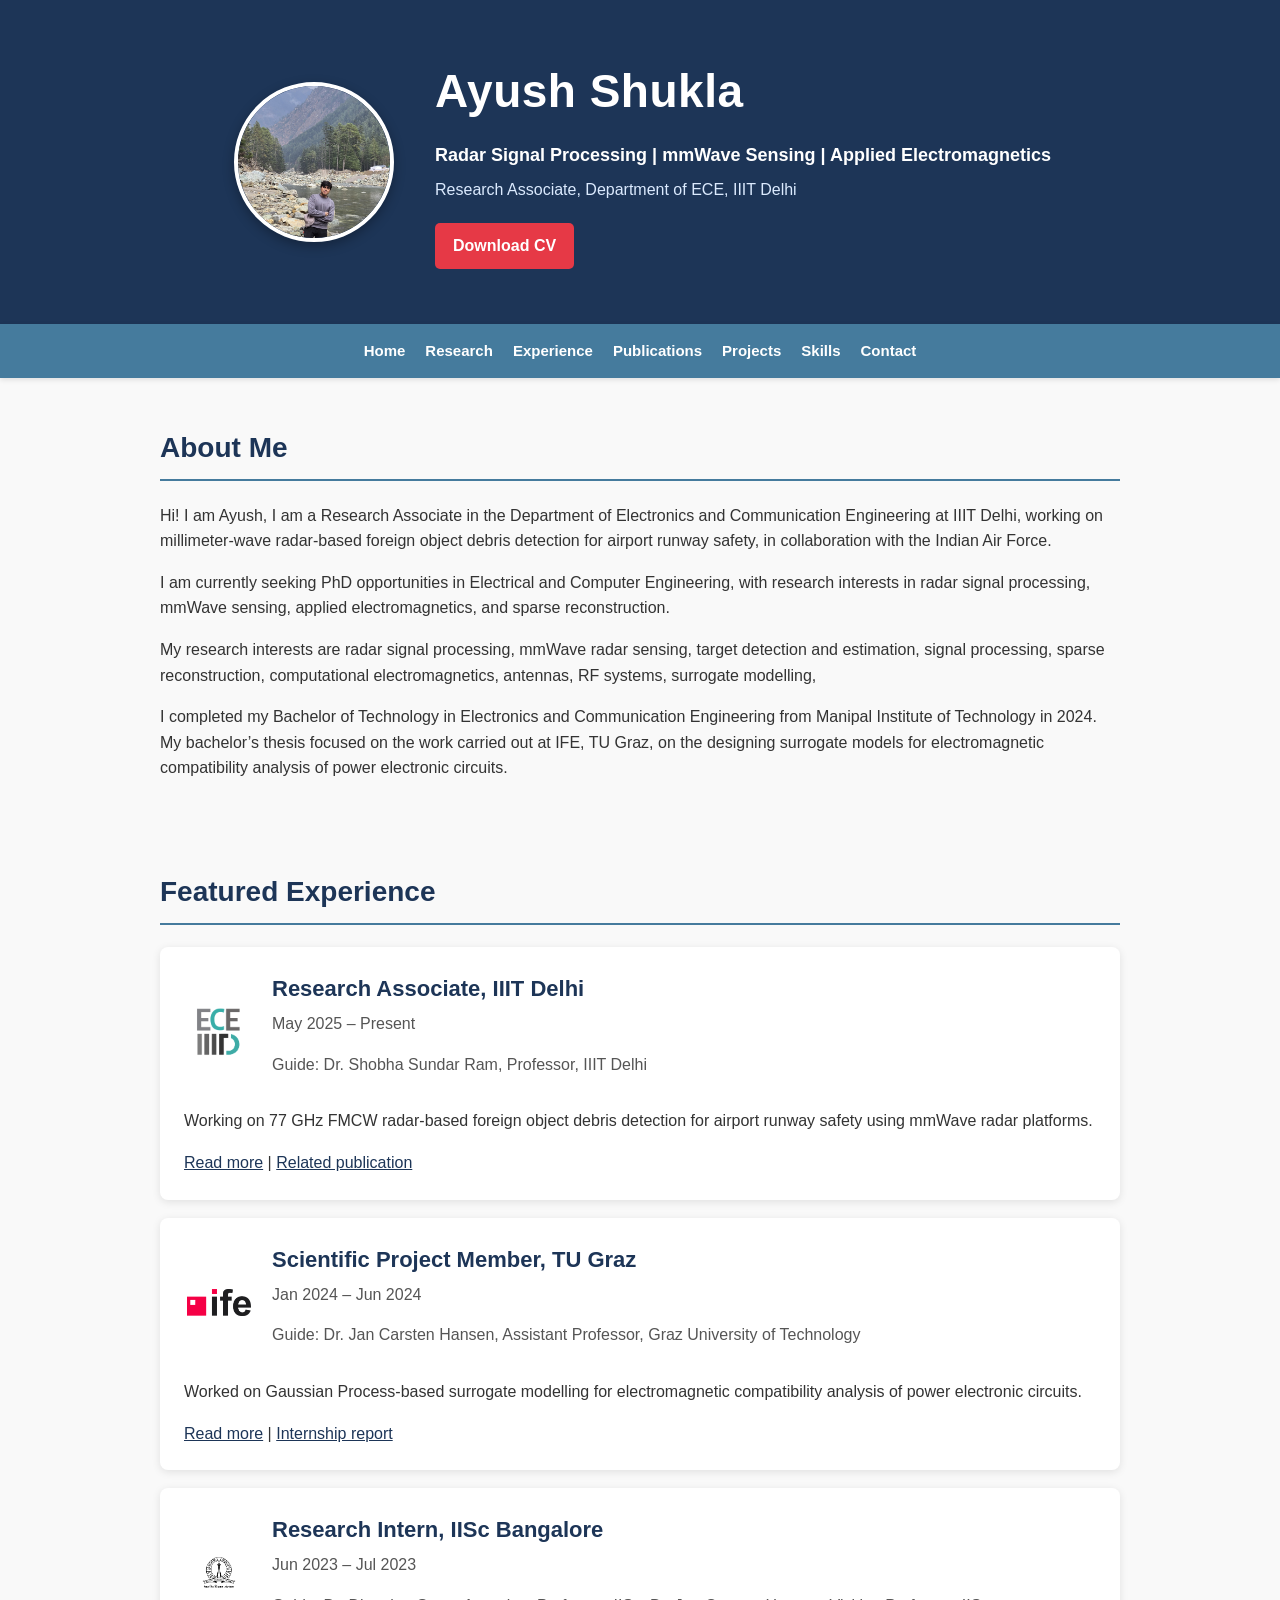
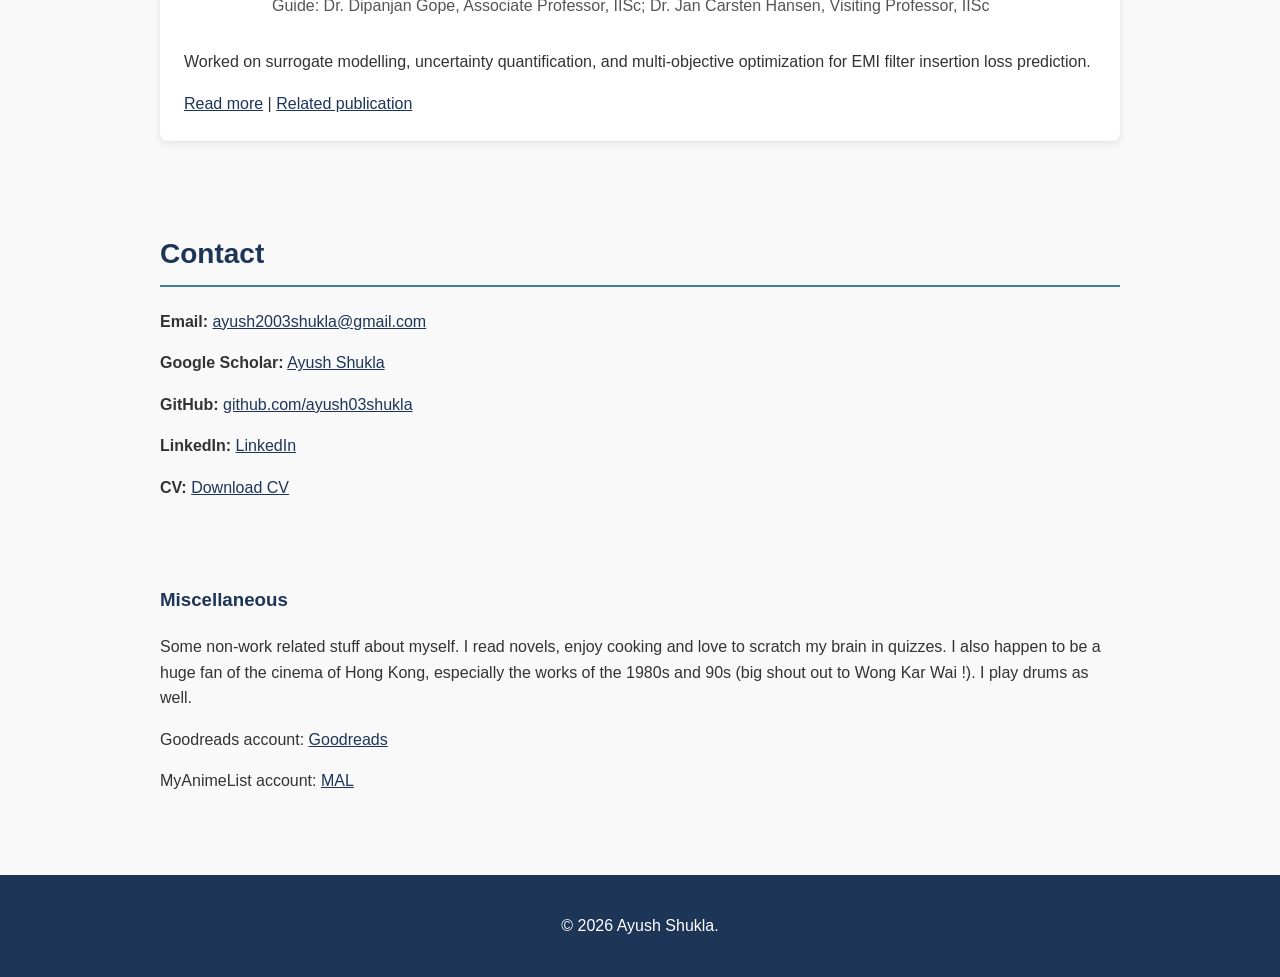
==== index.html @ 55a5b169 "Update index.html" ====
<!DOCTYPE html>
<html lang="en">
<head>
  <meta charset="UTF-8" />
  <meta name="viewport" content="width=device-width, initial-scale=1.0" />

  <title>Ayush Shukla | Radar & Electromagnetics Research</title>

  <meta
    name="description"
    content="Personal research website of Ayush Shukla, focused on radar signal processing, mmWave sensing, applied electromagnetics, and sparse reconstruction."
  />

  <link rel="stylesheet" href="style.css" />
</head>

<body>

  <!-- Header / Home -->
  <header id="home">
    <div class="header-content">

      <div class="profile-photo-container">
        <img
          src="Assets/profile_pic_Ayush.JPEG"
          alt="Ayush Shukla"
          class="profile-photo"
        />
      </div>

      <div class="header-text">
        <h1>Ayush Shukla</h1>

        <p class="tagline">
          Radar Signal Processing | mmWave Sensing | Applied Electromagnetics
        </p>

        <p class="header-subtitle">
          Research Associate, Department of ECE, IIIT Delhi
        </p>

        <div class="header-buttons">
          <a href="Assets/CV_ShuklaAyush.pdf" target="_blank">Download CV</a>
         <!-- 
          <a href="research.html">Research</a>
          <a href="publication.html">Publications</a>
          <a href="projects.html">Projects</a>
         -->
        </div>
      </div>

    </div>
  </header>

  <!-- Navigation -->
  <nav>
    <a href="index.html">Home</a>
    <a href="research.html">Research</a>
    <a href="experience.html">Experience</a>
    <a href="publication.html">Publications</a>
    <a href="projects.html">Projects</a>
    <a href="skills.html">Skills</a>
    <a href="#contact">Contact</a>
  </nav>

  <!-- About -->
  <section id="about">
    <h2>About Me</h2>

    <p>
      Hi! I am Ayush, I am a Research Associate in the Department of Electronics and Communication
      Engineering at IIIT Delhi, working on millimeter-wave radar-based foreign
      object debris detection for airport runway safety, in collaboration with the Indian Air Force.
    </p>
    <p>
      I am currently seeking PhD opportunities in Electrical and Computer Engineering,
      with research interests in radar signal processing, mmWave sensing, applied
      electromagnetics, and sparse reconstruction.
    </p>

    <p>
      My research interests are radar signal processing, mmWave radar sensing,
      target detection and estimation, signal processing, sparse reconstruction,
      computational electromagnetics, antennas, RF systems, surrogate modelling, 
    </p>

    <p>
      I completed my Bachelor of Technology in Electronics and Communication Engineering from
      Manipal Institute of Technology in 2024. My bachelor’s thesis focused on the work carried out at IFE, TU Graz, on the 
      designing surrogate models for electromagnetic compatibility analysis of
      power electronic circuits.
    </p>
  </section>

  <!-- Featured Experience -->
    <!-- Featured Experience -->
  <section id="featured-experience">
    <h2>Featured Experience</h2>
  
    <div class="exp-block">
      <div class="experience-header">
        <div class="logo-box">
          <img src="Assets/ECE_logo_3.png" alt="ECE logo" class="org-logo" />
        </div>
  
        <div>
          <h3>Research Associate, IIIT Delhi</h3>
          <h4>May 2025 – Present</h4>
          <h4>Guide: Dr. Shobha Sundar Ram, Professor, IIIT Delhi</h4>
        </div>
      </div>
  
      <p>
        Working on 77 GHz FMCW radar-based foreign object debris detection for
        airport runway safety using mmWave radar platforms.
      </p>
  
      <p>
        <a href="experience.html#iiitd">Read more</a>
        |
        <a href="publication.html#radarconf2026">Related publication</a>
      </p>
    </div>
  
    <div class="exp-block">
      <div class="experience-header">
        <div class="logo-box">
          <img src="Assets/IFE.png" alt="TU Graz logo" class="org-logo" />
        </div>
  
        <div>
          <h3>Scientific Project Member, TU Graz</h3>
          <h4>Jan 2024 – Jun 2024</h4>
          <h4>Guide: Dr. Jan Carsten Hansen, Assistant Professor, Graz University of Technology</h4>
        </div>
      </div>
  
      <p>
        Worked on Gaussian Process-based surrogate modelling for electromagnetic
        compatibility analysis of power electronic circuits.
      </p>
  
      <p>
        <a href="experience.html#tugraz">Read more</a>
        |
        <a href="Assets/finalreport.pdf" target="_blank">Internship report</a>
      </p>
    </div>
  
    <div class="exp-block">
      <div class="experience-header">
        <div class="logo-box">
          <img
            src="Assets/IISc_Master_Seal_Black_Transparent.png"
            alt="IISc Bangalore logo"
            class="org-logo"
          />
        </div>
  
        <div>
          <h3>Research Intern, IISc Bangalore</h3>
          <h4>Jun 2023 – Jul 2023</h4>
          <h4>Guide: Dr. Dipanjan Gope, Associate Professor, IISc; Dr. Jan Carsten Hansen, Visiting Professor, IISc</h4>
        </div>
      </div>
  
      <p>
        Worked on surrogate modelling, uncertainty quantification, and
        multi-objective optimization for EMI filter insertion loss prediction.
      </p>
  
      <p>
        <a href="experience.html#iisc">Read more</a>
        |
        <a href="publication.html#edaps2023">Related publication</a>
      </p>
    </div>
  </section>
  <!-- Contact -->
  <section id="contact">
    <h2>Contact</h2>
    <p>
      <strong>Email:</strong>
      <a href="mailto:ayush2003shukla@gmail.com">ayush2003shukla@gmail.com</a>
    </p>
    <p>
      <strong>Google Scholar:</strong>
      <a href="https://scholar.google.com/citations?user=vXJbNUUAAAAJ&hl=en">Ayush Shukla</a>
    </p>
    <p>
      <strong>GitHub:</strong>
      <a href="https://github.com/ayush03shukla" target="_blank">
        github.com/ayush03shukla
      </a>
    </p>

    <p>
      <strong>LinkedIn:</strong>
      <a href="https://www.linkedin.com/in/ayushshukla1/" target="_blank">
        LinkedIn
      </a>
    </p>

    <p>
      <strong>CV:</strong>
      <a href="assets/CV_ShuklaAyush.pdf" target="_blank">
        Download CV
      </a>
    </p>
  </section>

  <!-- Contact -->
  <section id="Misc">
    <h3>Miscellaneous</h3>

    <p>
    Some non-work related stuff about myself. I read novels, enjoy cooking and love to scratch my brain in quizzes. I also happen to be a huge fan of the cinema of Hong Kong, especially the works of 
    the 1980s and 90s (big shout out to Wong Kar Wai !). I play drums as well. 
    </p>
    <p>
    Goodreads account: 
    <a href="https://www.goodreads.com/user/show/194650435-ayush-shukla" target="_blank">
        Goodreads
    </a>
    </p>
      <p>
    MyAnimeList account: 
    <a href="https://myanimelist.net/profile/ravanxd" target="_blank">
        MAL
    </a>
    </p>
  </section>

  <footer>
    <p>© 2026 Ayush Shukla.</p>
  </footer>

</body>
</html>
---- style.css ----
/* ---------- Base ---------- */

* {
  box-sizing: border-box;
}

html {
  scroll-behavior: smooth;
}

body {
  font-family: Arial, sans-serif;
  margin: 0;
  padding: 0;
  background: #f9f9f9;
  color: #333;
  line-height: 1.6;
}

img {
  max-width: 100%;
}

a {
  color: #1d3557;
}

h2,
h3,
h4 {
  color: #1d3557;
}

ul {
  padding-left: 22px;
}

li {
  margin-bottom: 8px;
}

/* ---------- Header ---------- */

header {
  background: #1d3557;
  color: #fff;
  padding: 55px 20px;
}

.header-content {
  max-width: 1000px;
  margin: 0 auto;
  display: flex;
  align-items: center;
  justify-content: center;
  gap: 36px;
  flex-wrap: wrap;
}

.profile-photo-container {
  width: 170px;
  height: 170px;
  flex: 0 0 170px;
  display: flex;
  align-items: center;
  justify-content: center;
}

.profile-photo {
  width: 160px !important;
  height: 160px !important;
  max-width: 160px !important;
  max-height: 160px !important;
  object-fit: cover !important;
  border-radius: 50% !important;
  border: 4px solid #fff;
  display: block;
  box-shadow: 0 4px 12px rgba(0, 0, 0, 0.3);
}

.header-text {
  text-align: left;
  max-width: 650px;
}

.header-text h1 {
  margin: 0;
  font-size: 46px;
  letter-spacing: 0.5px;
  color: #fff;
}

.tagline {
  margin: 12px 0 8px;
  font-size: 18px;
  color: #fff;
  font-weight: bold;
}

.header-subtitle {
  margin: 0 0 20px;
  font-size: 16px;
  color: #dbeafe;
}

.header-buttons {
  display: flex;
  gap: 12px;
  flex-wrap: wrap;
}

.btn {
  display: inline-block;
  padding: 11px 20px;
  text-decoration: none;
  border-radius: 5px;
  font-weight: bold;
  font-size: 14px;
}

.btn-red {
  background: #e63946;
  color: #fff;
}

.btn-red:hover {
  background: #d62839;
}

.btn-light {
  background: #fff;
  color: #1d3557;
}

.btn-light:hover {
  background: #f1f5f9;
}

/* ---------- Navigation ---------- */

nav {
  display: flex;
  justify-content: center;
  gap: 20px;
  background: #457b9d;
  padding: 15px 20px;
  position: sticky;
  top: 0;
  z-index: 1000;
  flex-wrap: wrap;
  box-shadow: 0 2px 5px rgba(0, 0, 0, 0.1);
}

nav a {
  color: #fff;
  text-decoration: none;
  font-weight: bold;
  font-size: 15px;
}

nav a:hover {
  text-decoration: underline;
}

/* ---------- Sections ---------- */

section {
  padding: 25px 20px;
  max-width: 1000px;
  margin: auto;
  scroll-margin-top: 75px;
}

section h2 {
  font-size: 28px;
  margin-bottom: 22px;
  border-bottom: 2px solid #457b9d;
  padding-bottom: 8px;
}

/* ---------- Cards ---------- */

.card,
.exp-block,
.project,
.mini-card {
  background: #fff;
  padding: 24px;
  margin-bottom: 18px;
  border-radius: 8px;
  box-shadow: 0 2px 8px rgba(0, 0, 0, 0.1);
}

.card p:last-child,
.project p:last-child,
.exp-block p:last-child {
  margin-bottom: 0;
}

/* ---------- Research / Skills Grid ---------- */

.research-grid,
.skills-grid {
  display: grid;
  grid-template-columns: repeat(2, 1fr);
  gap: 20px;
}

.mini-card {
  margin-bottom: 0;
}

.mini-card h3 {
  margin-top: 0;
  margin-bottom: 10px;
  font-size: 20px;
}

.mini-card p {
  margin: 0;
}

/* ---------- Experience Blocks ---------- */

.exp-block h3,
.project h3,
.publication-card h3 {
  margin-top: 0;
  margin-bottom: 5px;
  font-size: 22px;
}

.exp-block h4 {
  margin-top: 0;
  margin-bottom: 15px;
  color: #555;
  font-size: 16px;
  font-weight: normal;
}

.exp-icon {
  width: 58px;
  height: 58px;
  background: #1d3557;
  color: #fff;
  border-radius: 8px;
  display: flex;
  align-items: center;
  justify-content: center;
  font-weight: bold;
  letter-spacing: 1px;
  margin-bottom: 12px;
}

/* ---------- Projects / Publications ---------- */

.project p,
.publication-card p {
  margin-bottom: 12px;
}

.project ul {
  margin-top: 10px;
}

.tags {
  display: flex;
  flex-wrap: wrap;
  gap: 8px;
  margin-top: 15px;
}

.tags span {
  background: #eaf4fb;
  color: #1d3557;
  border: 1px solid #bcd7ea;
  border-radius: 20px;
  padding: 5px 10px;
  font-size: 13px;
  font-weight: bold;
}

.link-row {
  display: flex;
  flex-wrap: wrap;
  gap: 14px;
  margin-top: 15px;
}

.link-row a {
  font-weight: bold;
  text-decoration: none;
  color: #1d3557;
  border-bottom: 1px solid transparent;
}

.link-row a:hover {
  color: #e63946;
  border-bottom-color: #e63946;
}

/* ---------- Contact ---------- */

.contact-card {
  text-align: left;
}

.contact-links {
  display: flex;
  flex-wrap: wrap;
  gap: 14px;
  margin-top: 18px;
}

.contact-links a {
  background: #1d3557;
  color: #fff;
  padding: 10px 16px;
  border-radius: 5px;
  text-decoration: none;
  font-weight: bold;
}

.contact-links a:hover {
  background: #e63946;
}

/* ---------- Footer ---------- */

footer {
  text-align: center;
  padding: 22px 20px;
  background: #1d3557;
  color: #fff;
  margin-top: 40px;
}

/* ---------- Mobile Responsive ---------- */

@media (max-width: 700px) {
  header {
    padding: 40px 16px;
  }

  .header-content {
    flex-direction: column;
    text-align: center;
    gap: 20px;
  }

  .header-text {
    text-align: center;
  }

  .header-text h1 {
    font-size: 34px;
  }

  .tagline {
    font-size: 16px;
  }

  .header-subtitle {
    font-size: 15px;
  }

  .header-buttons {
    justify-content: center;
  }

  .profile-photo-container {
    width: 130px;
    height: 130px;
    flex: 0 0 130px;
  }

  .profile-photo {
    width: 120px !important;
    height: 120px !important;
    max-width: 120px !important;
    max-height: 120px !important;
  }

  nav {
    gap: 12px;
    padding: 12px 14px;
  }

  nav a {
    font-size: 14px;
  }

  section {
    padding: 35px 16px;
  }

  section h2 {
    font-size: 25px;
  }

  .card,
  .exp-block,
  .project,
  .mini-card {
    padding: 20px;
  }

  .research-grid,
  .skills-grid {
    grid-template-columns: 1fr;
  }

  .contact-links {
    flex-direction: column;
  }

  .contact-links a {
    text-align: center;
  }
}
/* ---------- Page Header for Separate Pages ---------- */

.page-header {
  background: #1d3557;
  color: #fff;
  padding: 45px 20px;
  text-align: center;
}

.page-header h1 {
  margin: 0;
  font-size: 40px;
  color: #fff;
}

.page-header p {
  margin: 12px 0 0;
  font-size: 18px;
  color: #fff;
}

/* ---------- Header Buttons ---------- */

.header-buttons {
  display: flex;
  flex-wrap: wrap;
  gap: 12px;
  margin-top: 15px;
}

.header-buttons a {
  display: inline-block;
  padding: 10px 18px;
  background: #e63946;
  color: #fff;
  text-decoration: none;
  border-radius: 5px;
  font-weight: bold;
}

.header-buttons a:hover {
  background: #d62839;
}

/* ---------- Organization Logos in Experience Cards ---------- */

.experience-header {
  display: flex;
  align-items: center;
  gap: 18px;
  margin-bottom: 15px;
}

.org-logo {
  width: 64px;
  height: 64px;
  object-fit: contain;
  flex-shrink: 0;
}

/* ---------- Profile Photo Safety Fix ---------- */

.profile-photo-container {
  width: 170px;
  height: 170px;
  flex: 0 0 170px;
  display: flex;
  align-items: center;
  justify-content: center;
}

.profile-photo {
  width: 160px !important;
  height: 160px !important;
  max-width: 160px !important;
  max-height: 160px !important;
  object-fit: cover !important;
  border-radius: 50% !important;
  border: 4px solid #fff;
  display: block;
}

/* ---------- Mobile Fixes ---------- */

@media (max-width: 700px) {
  .page-header h1 {
    font-size: 32px;
  }

  .page-header p {
    font-size: 16px;
  }

  .experience-header {
    align-items: flex-start;
    gap: 14px;
  }

  .org-logo {
    width: 52px;
    height: 52px;
  }

  .header-buttons {
    justify-content: center;
  }

  .profile-photo-container {
    width: 130px;
    height: 130px;
    flex: 0 0 130px;
  }

  .profile-photo {
    width: 120px !important;
    height: 120px !important;
    max-width: 120px !important;
    max-height: 120px !important;
  }
}
/* ---------- Experience Logo Fix ---------- */

.experience-header {
  display: flex;
  align-items: center;
  gap: 18px;
  margin-bottom: 15px;
}

.logo-box {
  width: 70px;
  height: 70px;
  min-width: 70px;
  max-width: 70px;

  display: flex;
  align-items: center;
  justify-content: center;

  overflow: hidden;
}

.logo-box img,
.org-logo {
  width: 64px !important;
  height: 64px !important;
  max-width: 64px !important;
  max-height: 64px !important;

  object-fit: contain !important;
  display: block;
}

.org-logo-pdf {
  width: 64px !important;
  height: 64px !important;
  max-width: 64px !important;
  max-height: 64px !important;

  border: none;
  overflow: hidden;
  display: block;
}

/* ---------- Mobile Logo Fix ---------- */

@media (max-width: 700px) {
  .experience-header {
    align-items: flex-start;
    gap: 14px;
  }

  .logo-box {
    width: 56px;
    height: 56px;
    min-width: 56px;
    max-width: 56px;
  }

  .logo-box img,
  .org-logo,
  .org-logo-pdf {
    width: 52px !important;
    height: 52px !important;
    max-width: 52px !important;
    max-height: 52px !important;
  }
}
.org-logo-pdf {
  width: 64px !important;
  height: 64px !important;
  max-width: 64px !important;
  max-height: 64px !important;
  border: none !important;
  overflow: hidden !important;
  display: block;
  pointer-events: none;
}

.logo-box {
  width: 70px;
  height: 70px;
  min-width: 70px;
  max-width: 70px;
  overflow: hidden;
  display: flex;
  align-items: center;
  justify-content: center;
}
.page-header {
  background: #1d3557;
  color: #fff;
  padding: 45px 20px;
  text-align: center;
}

.page-header h1 {
  margin: 0;
  font-size: 40px;
  color: #fff;
}

.page-header p {
  margin: 12px 0 0;
  font-size: 18px;
  color: #fff;
}
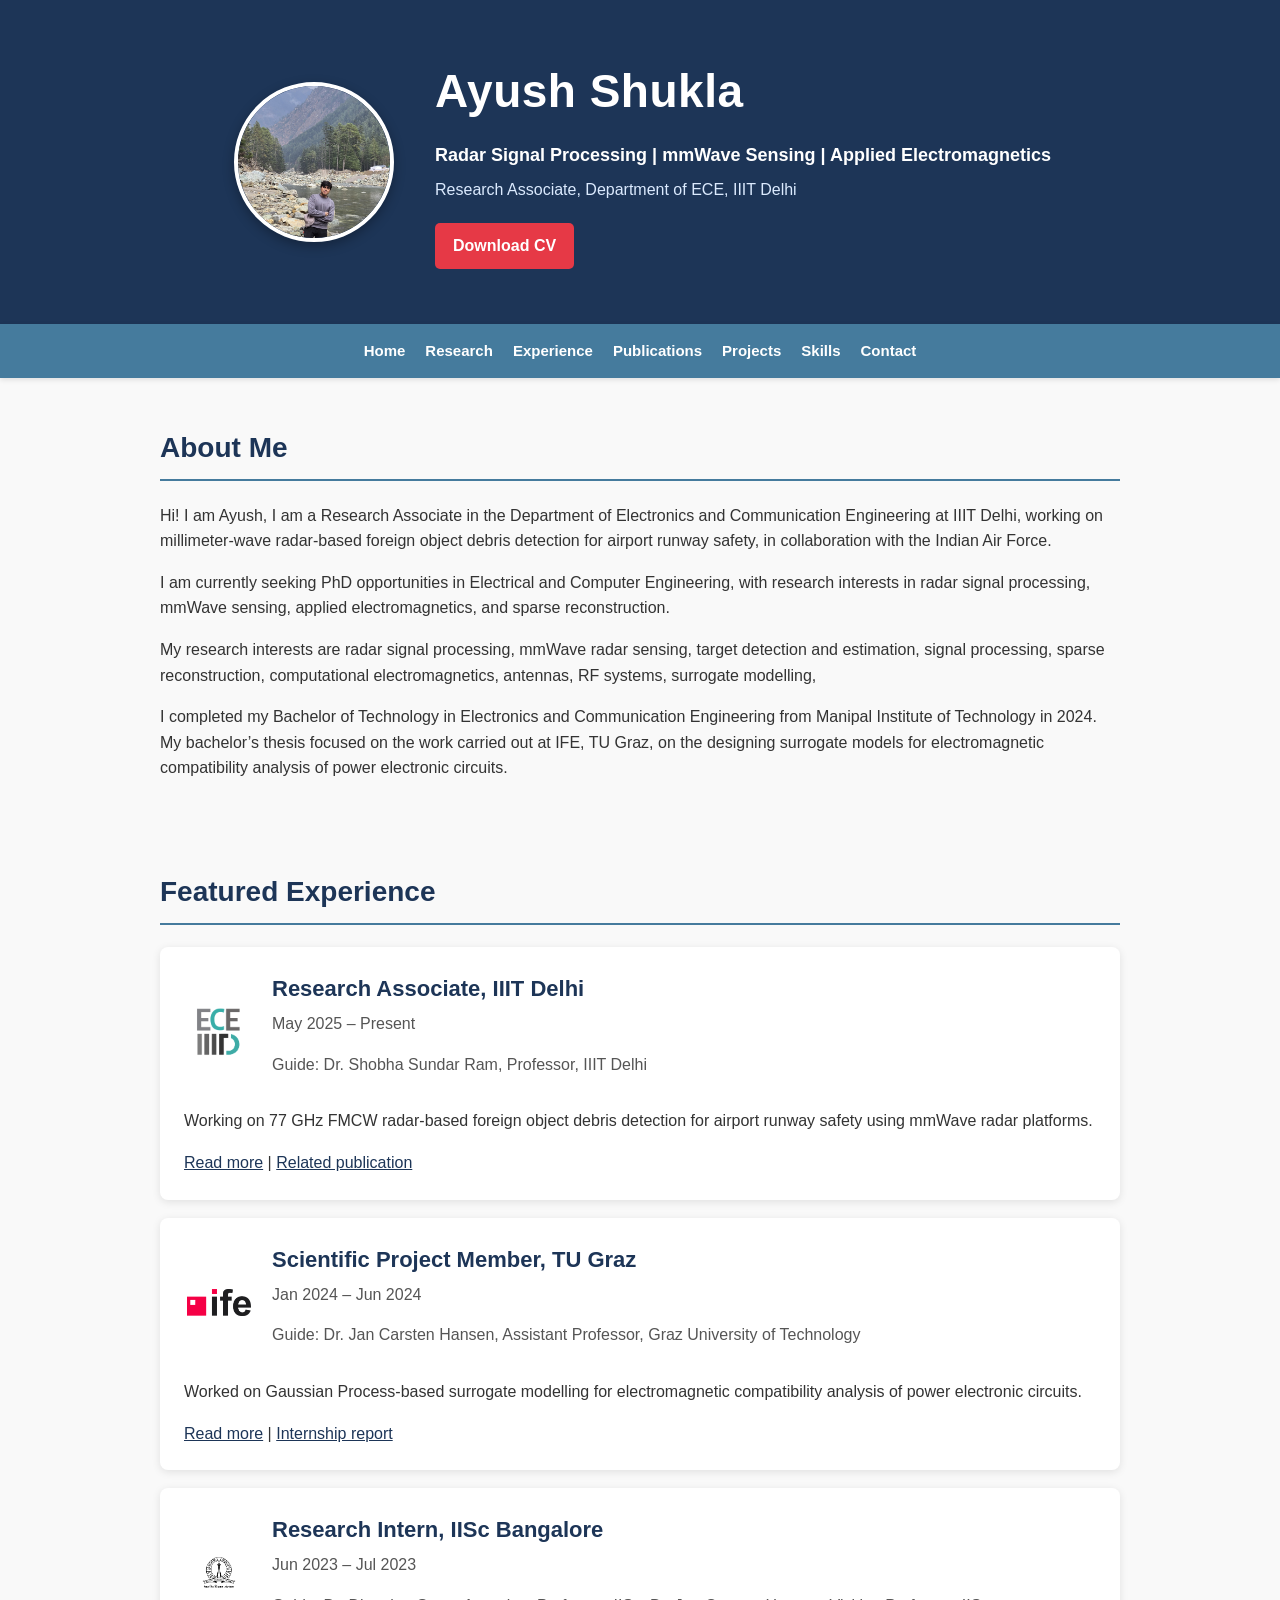
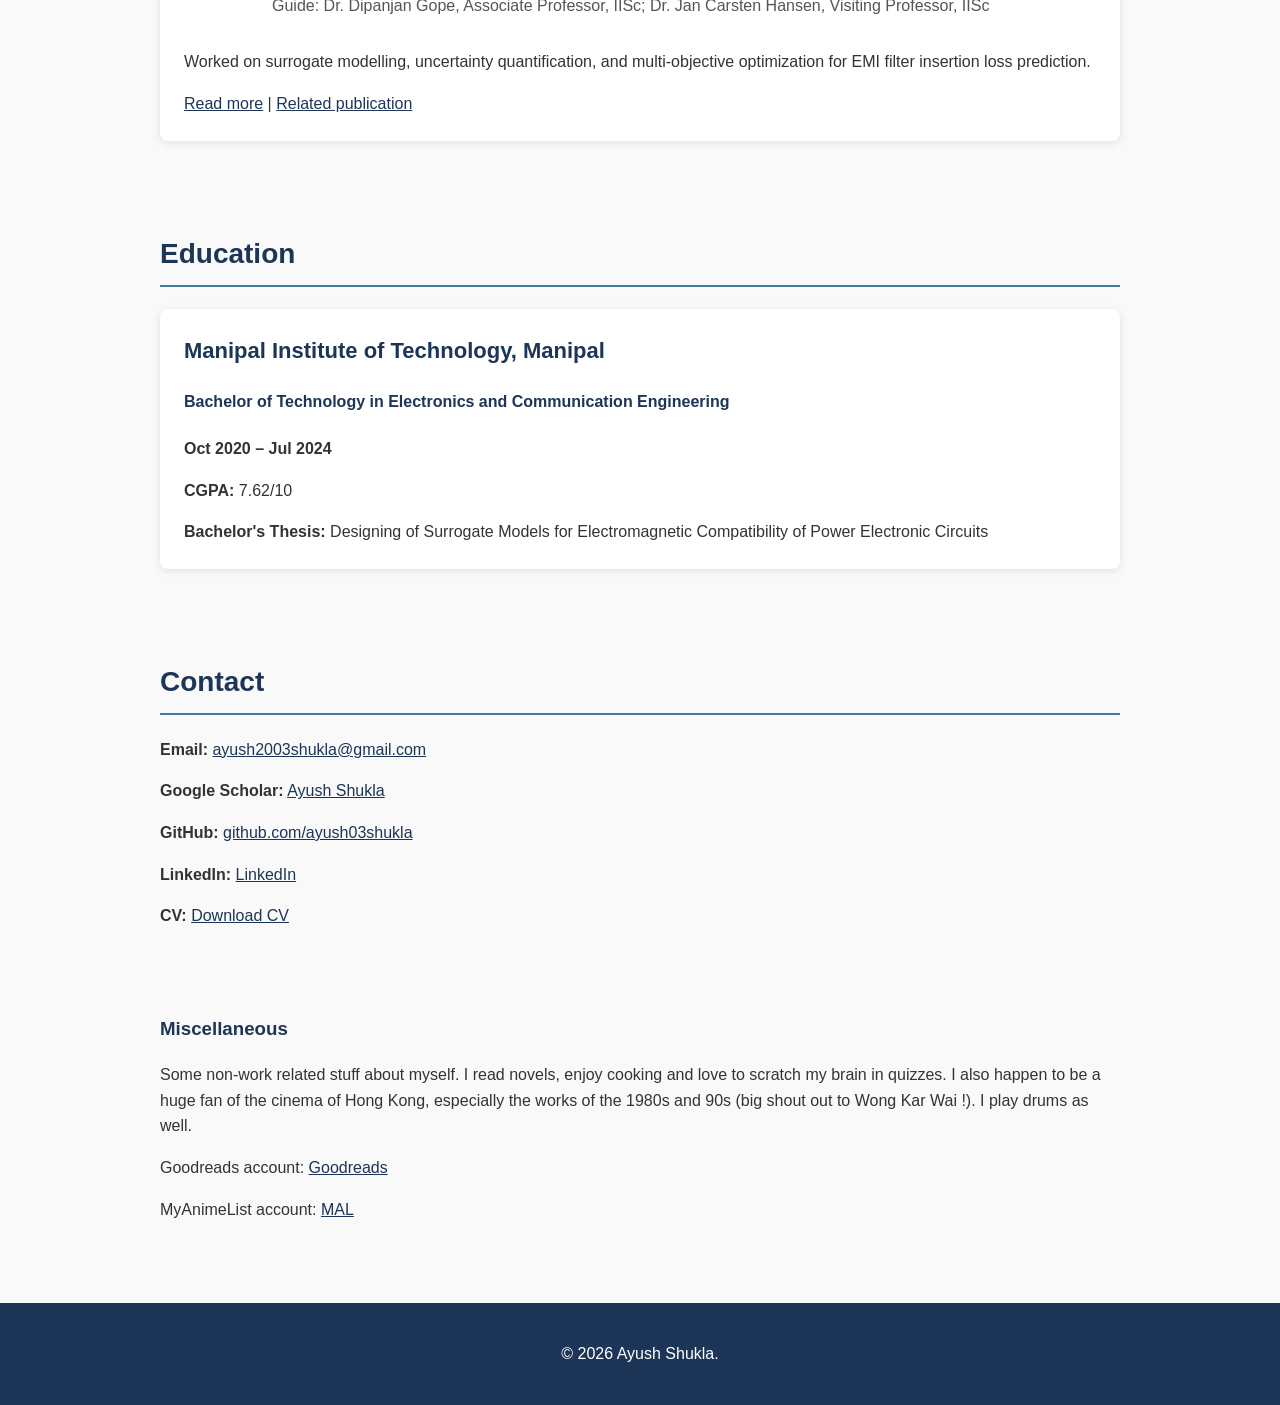
==== commit a43a0296: "Update index.html" ====
--- a/index.html
+++ b/index.html
@@ -176,6 +176,28 @@
       </p>
     </div>
   </section>
+    <!-- Education -->
+  <section id="education">
+    <h2>Education</h2>
+  
+    <div class="project">
+      <h3>Manipal Institute of Technology, Manipal</h3>
+      <h4>Bachelor of Technology in Electronics and Communication Engineering</h4>
+  
+      <p>
+        <strong>Oct 2020 – Jul 2024</strong>
+      </p>
+  
+      <p>
+        <strong>CGPA:</strong> 7.62/10
+      </p>
+  
+      <p>
+        <strong>Bachelor's Thesis:</strong> Designing of Surrogate Models for
+        Electromagnetic Compatibility of Power Electronic Circuits
+      </p>
+    </div>
+  </section>
   <!-- Contact -->
   <section id="contact">
     <h2>Contact</h2>
@@ -203,7 +225,7 @@
 
     <p>
       <strong>CV:</strong>
-      <a href="assets/CV_ShuklaAyush.pdf" target="_blank">
+      <a href="Assets/CV_ShuklaAyush.pdf" target="_blank">
         Download CV
       </a>
     </p>
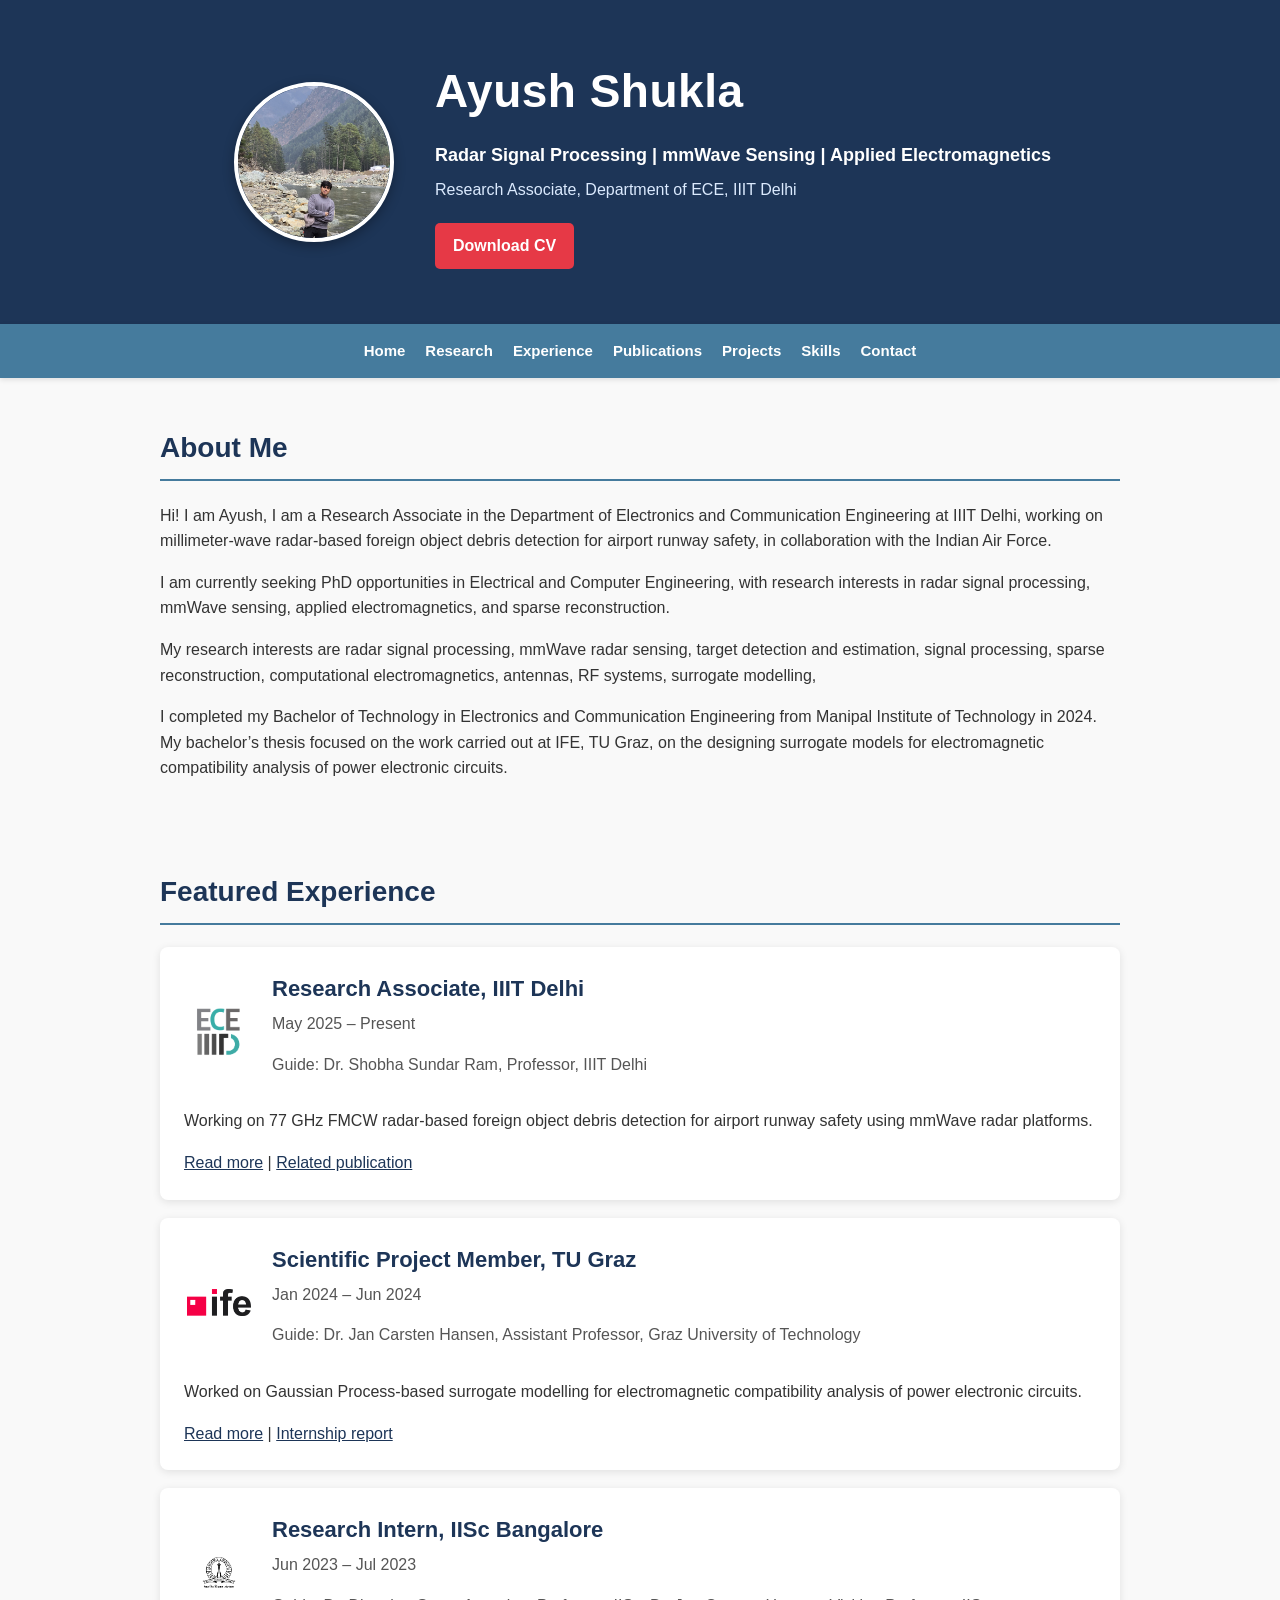
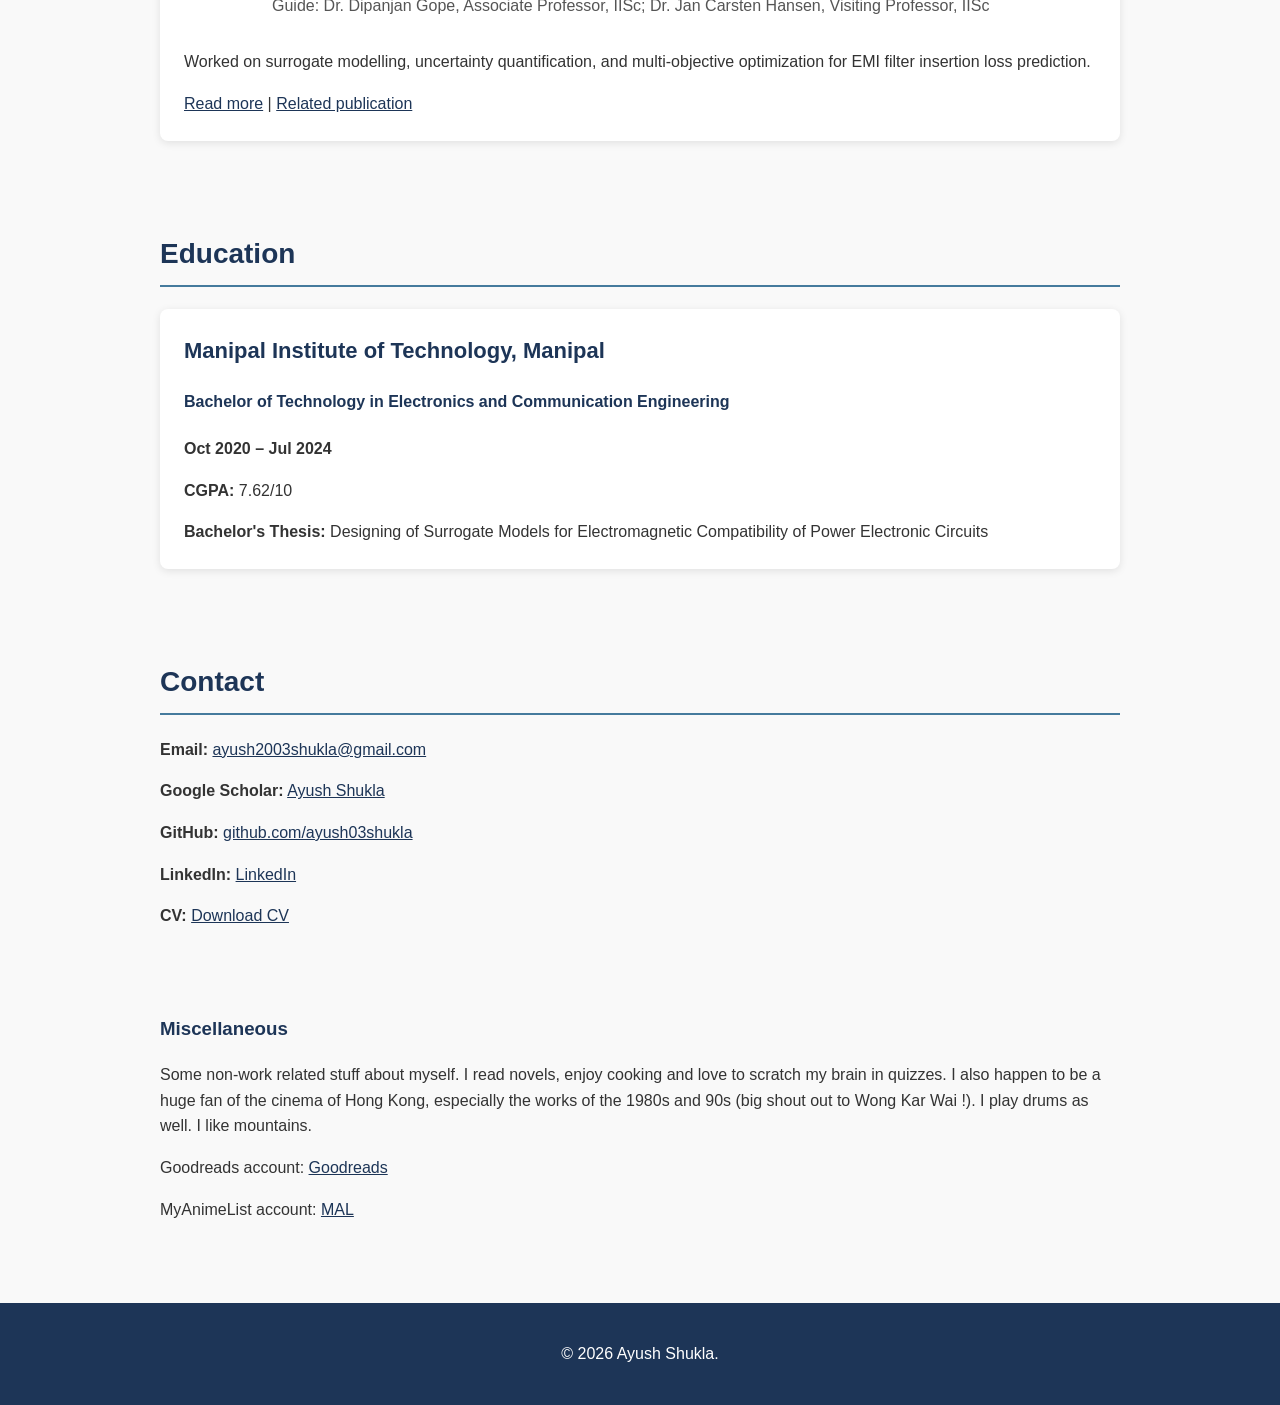
==== commit cf23676a: "Update index.html" ====
--- a/index.html
+++ b/index.html
@@ -237,7 +237,7 @@
 
     <p>
     Some non-work related stuff about myself. I read novels, enjoy cooking and love to scratch my brain in quizzes. I also happen to be a huge fan of the cinema of Hong Kong, especially the works of 
-    the 1980s and 90s (big shout out to Wong Kar Wai !). I play drums as well. 
+    the 1980s and 90s (big shout out to Wong Kar Wai !). I play drums as well. I like mountains. 
     </p>
     <p>
     Goodreads account: 
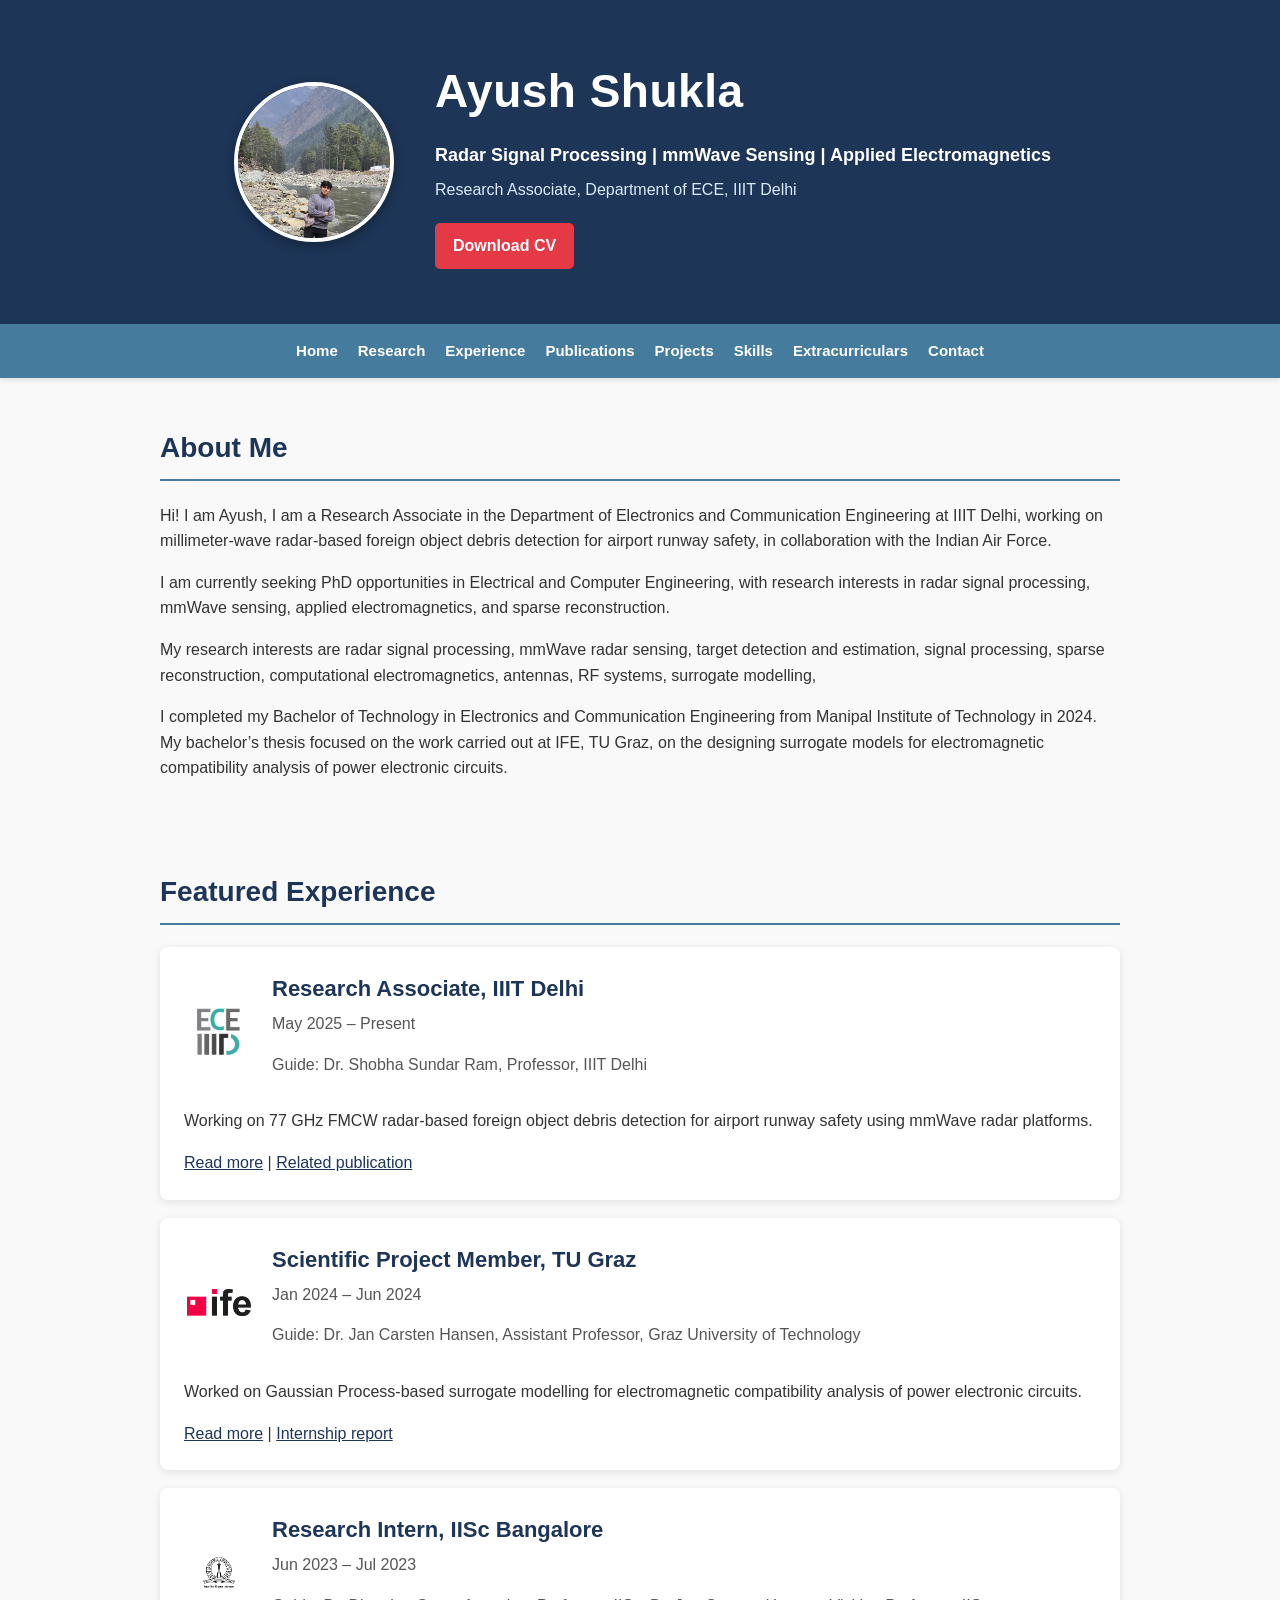
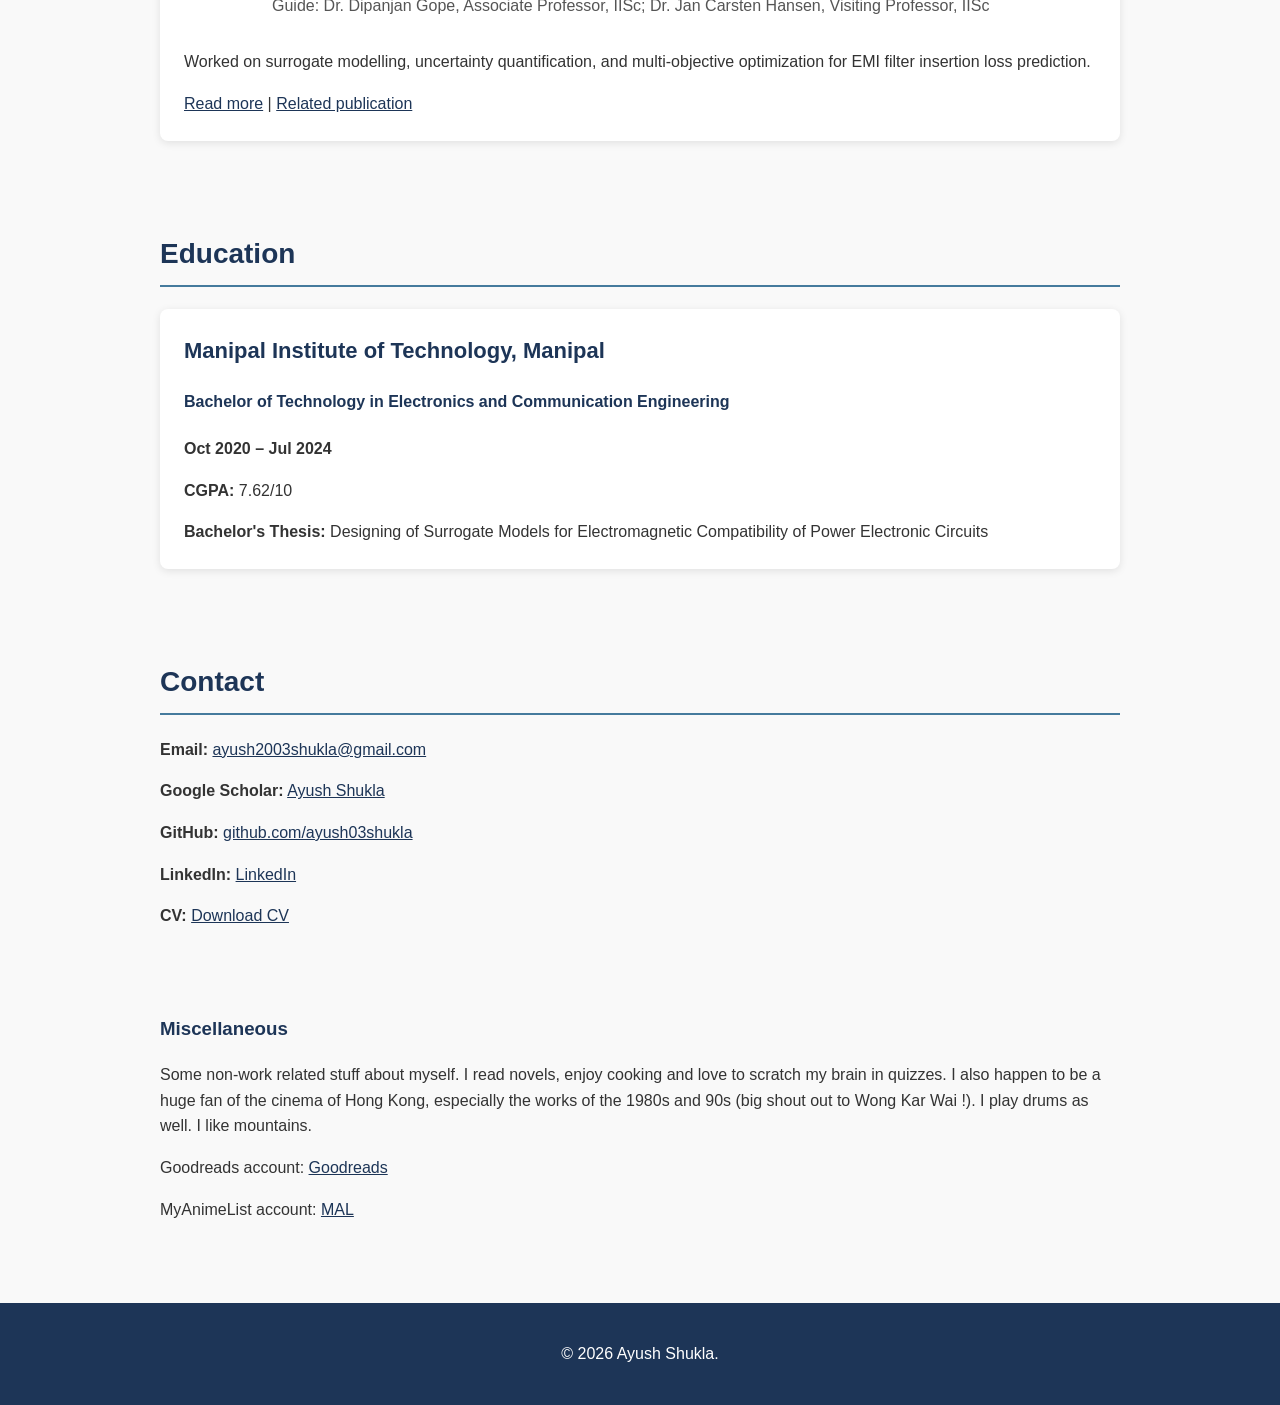
==== commit 86a4d861: "Update index.html" ====
--- a/index.html
+++ b/index.html
@@ -60,6 +60,7 @@
     <a href="publication.html">Publications</a>
     <a href="projects.html">Projects</a>
     <a href="skills.html">Skills</a>
+    <a href="extra.html">Extracurriculars</a>
     <a href="#contact">Contact</a>
   </nav>
 
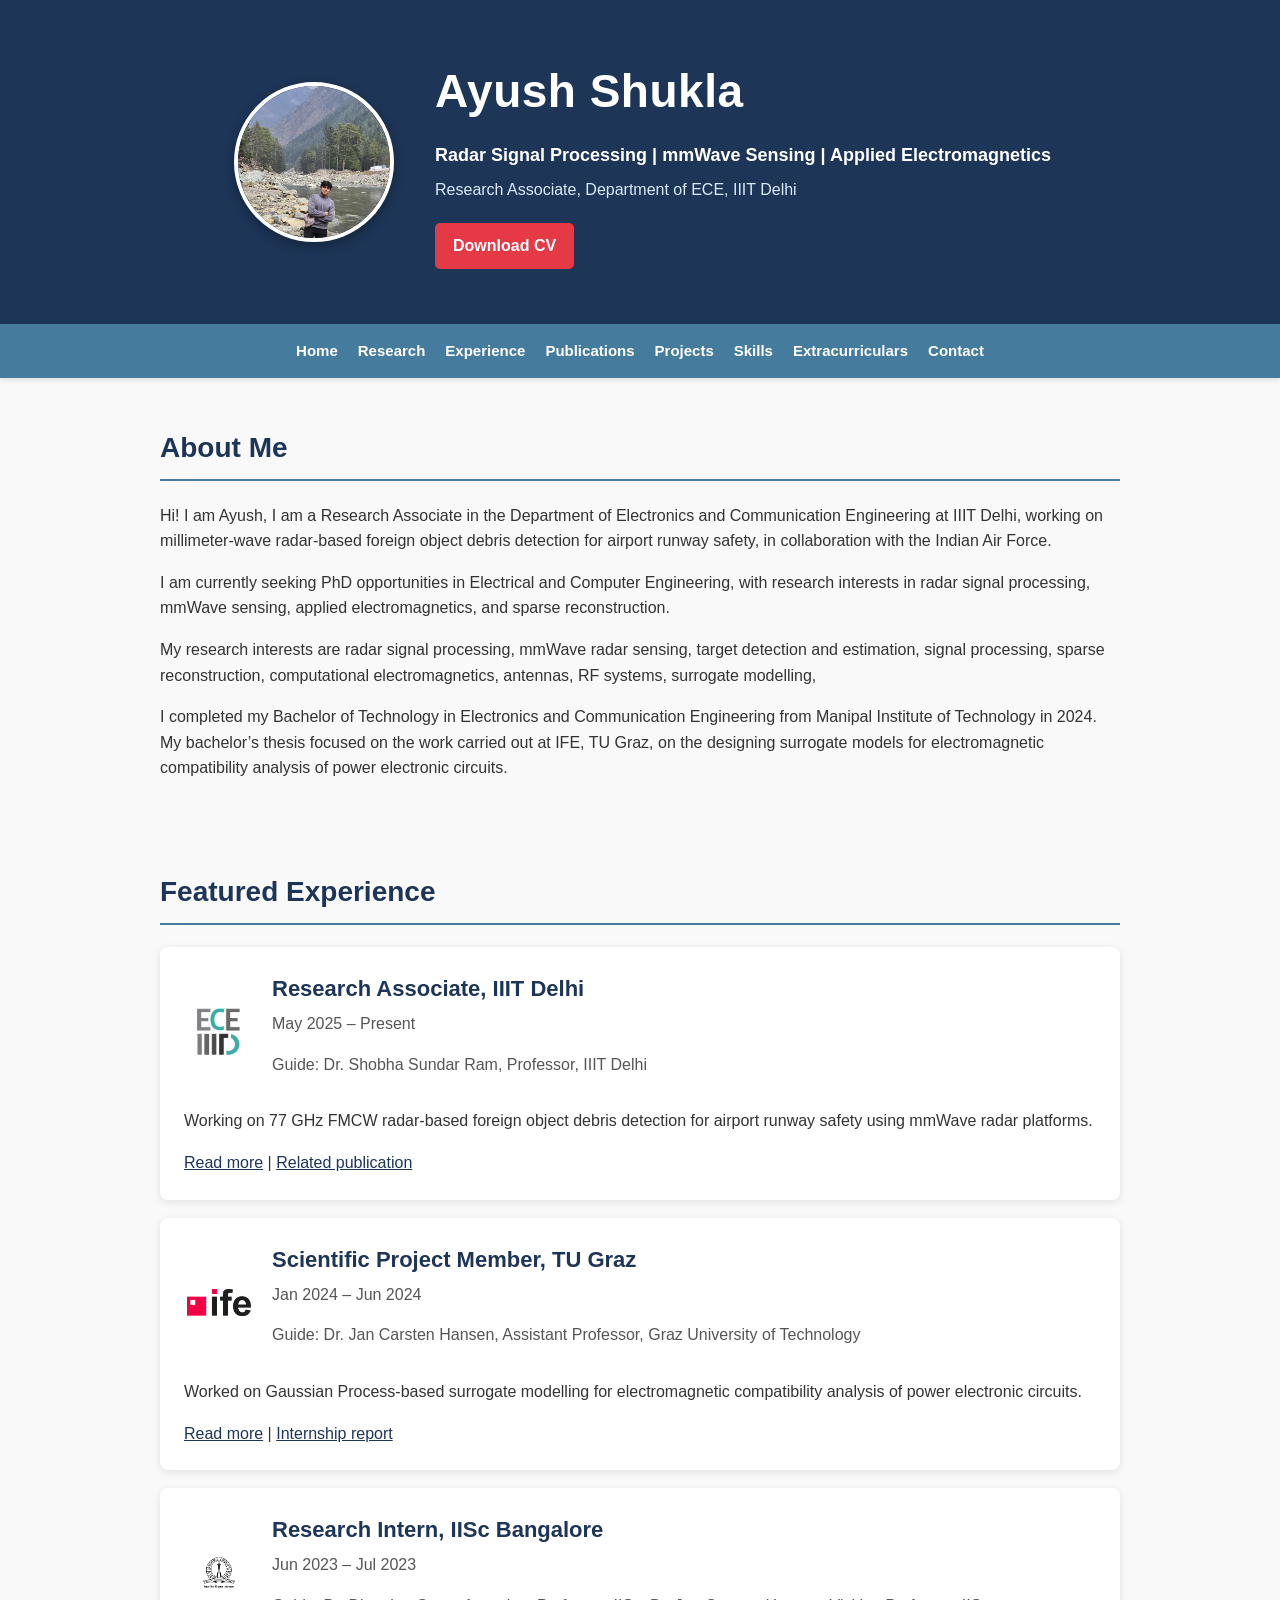
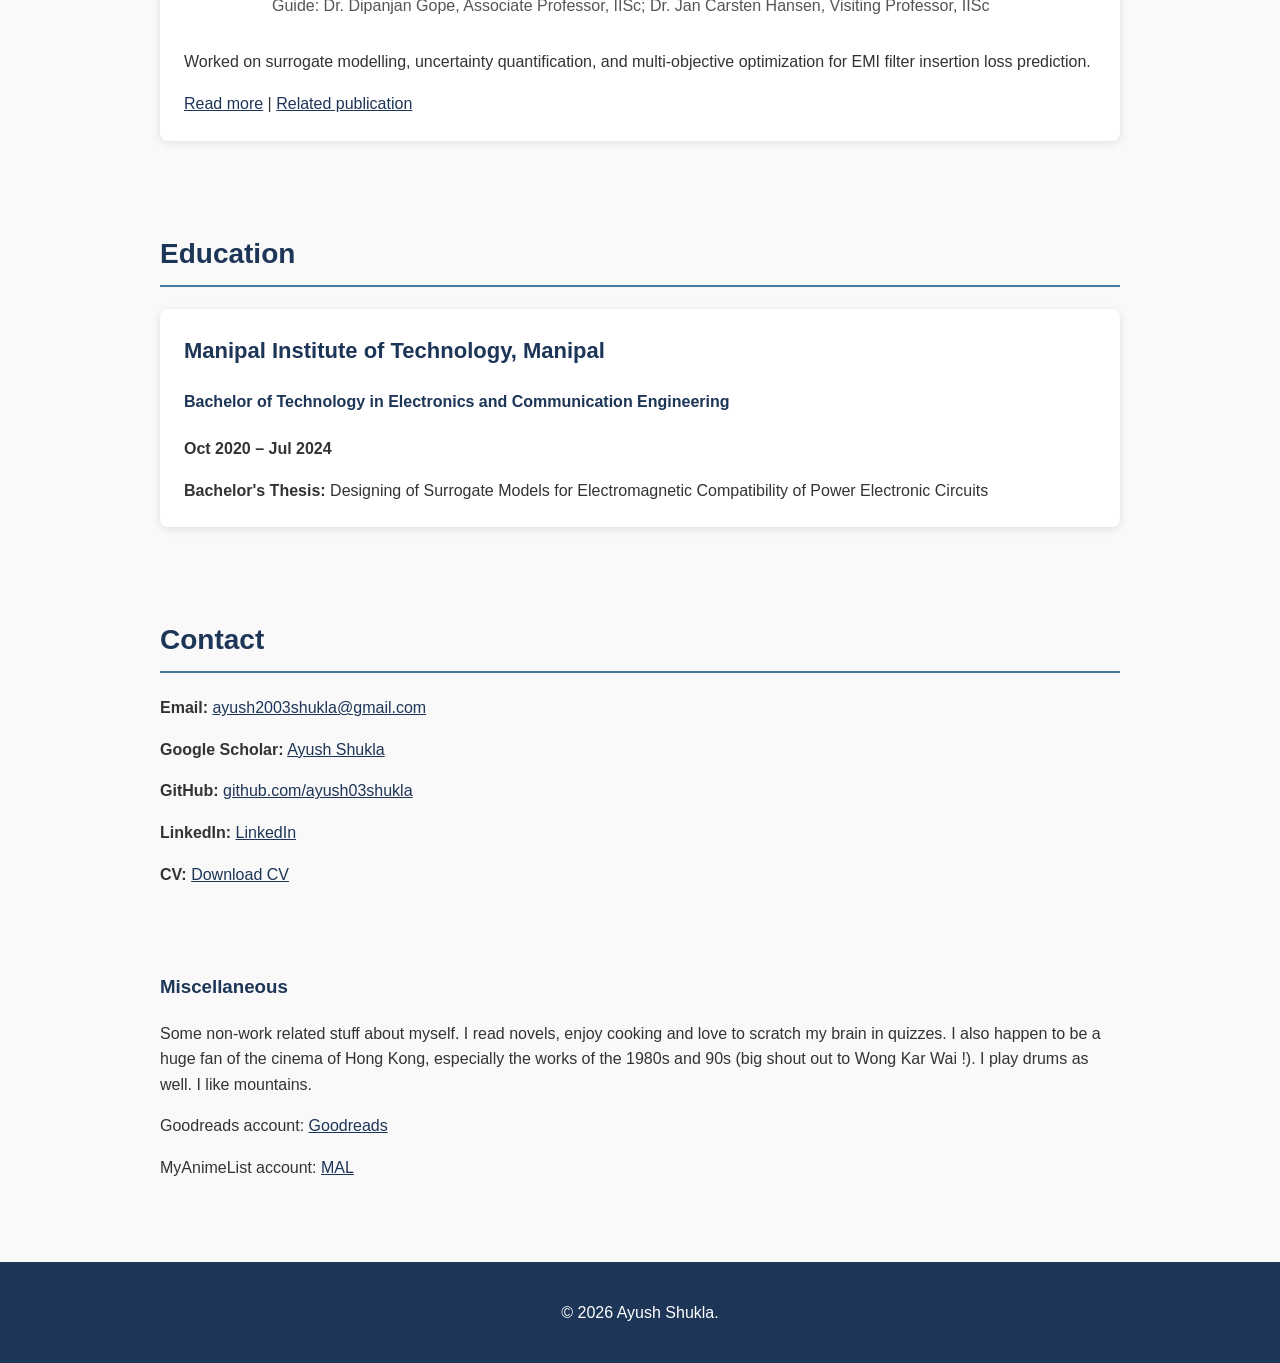
==== commit 6d287bf1: "Update index.html" ====
--- a/index.html
+++ b/index.html
@@ -189,9 +189,6 @@
         <strong>Oct 2020 – Jul 2024</strong>
       </p>
   
-      <p>
-        <strong>CGPA:</strong> 7.62/10
-      </p>
   
       <p>
         <strong>Bachelor's Thesis:</strong> Designing of Surrogate Models for
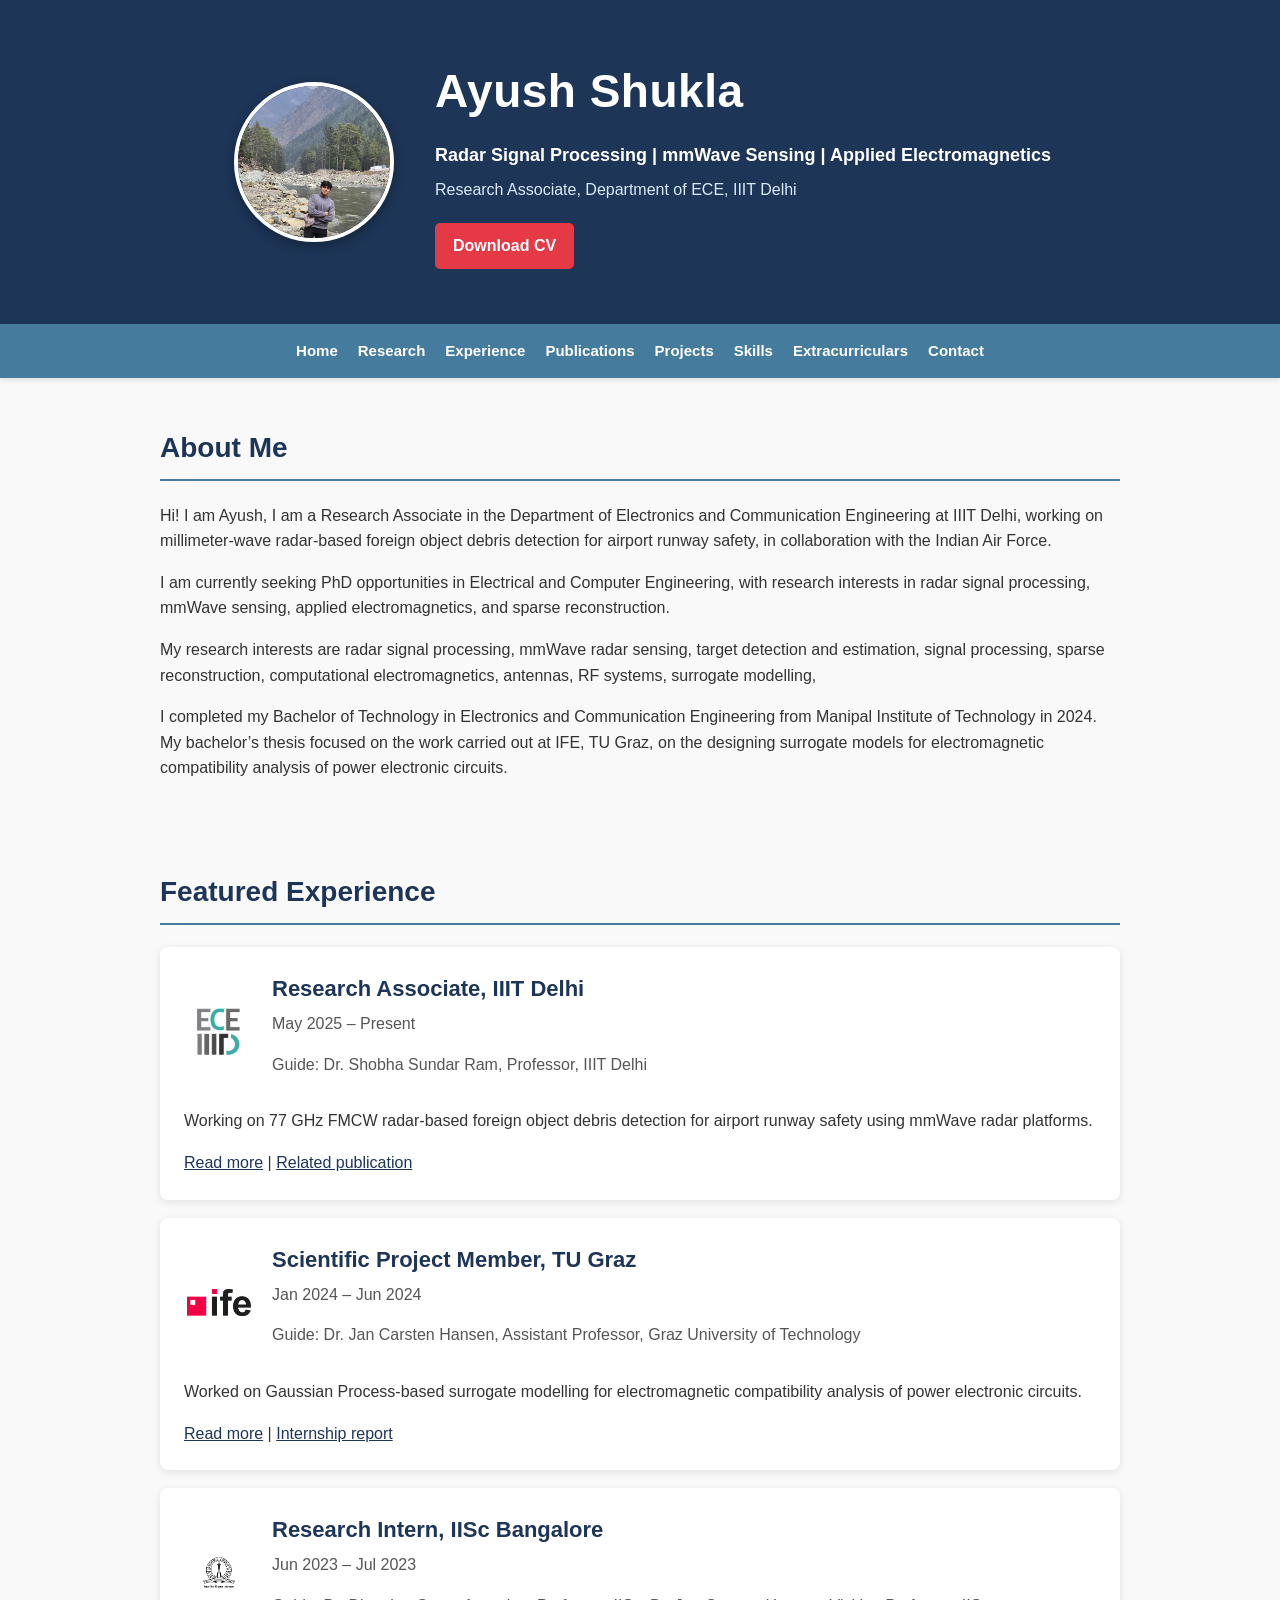
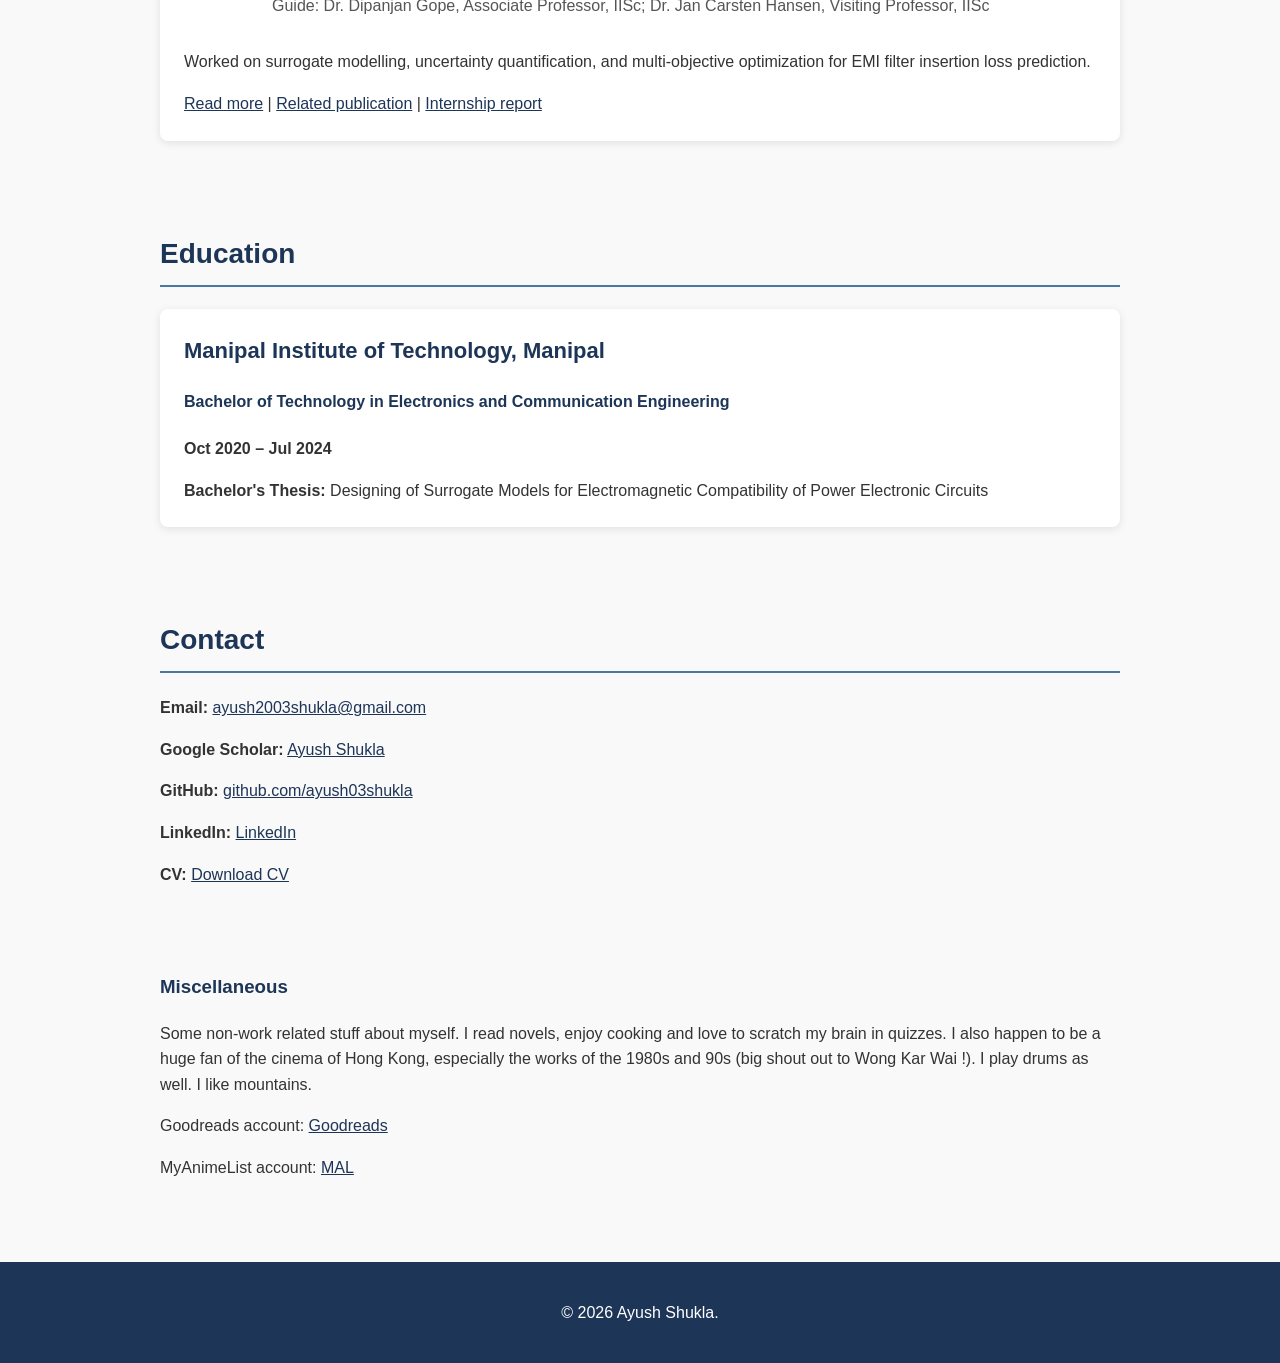
==== commit 518e29e7: "Update index.html" ====
--- a/index.html
+++ b/index.html
@@ -174,6 +174,8 @@
         <a href="experience.html#iisc">Read more</a>
         |
         <a href="publication.html#edaps2023">Related publication</a>
+        |
+        <a href="Assets/200907282_itr_final.pdf" target="_blank">Internship report</a>
       </p>
     </div>
   </section>
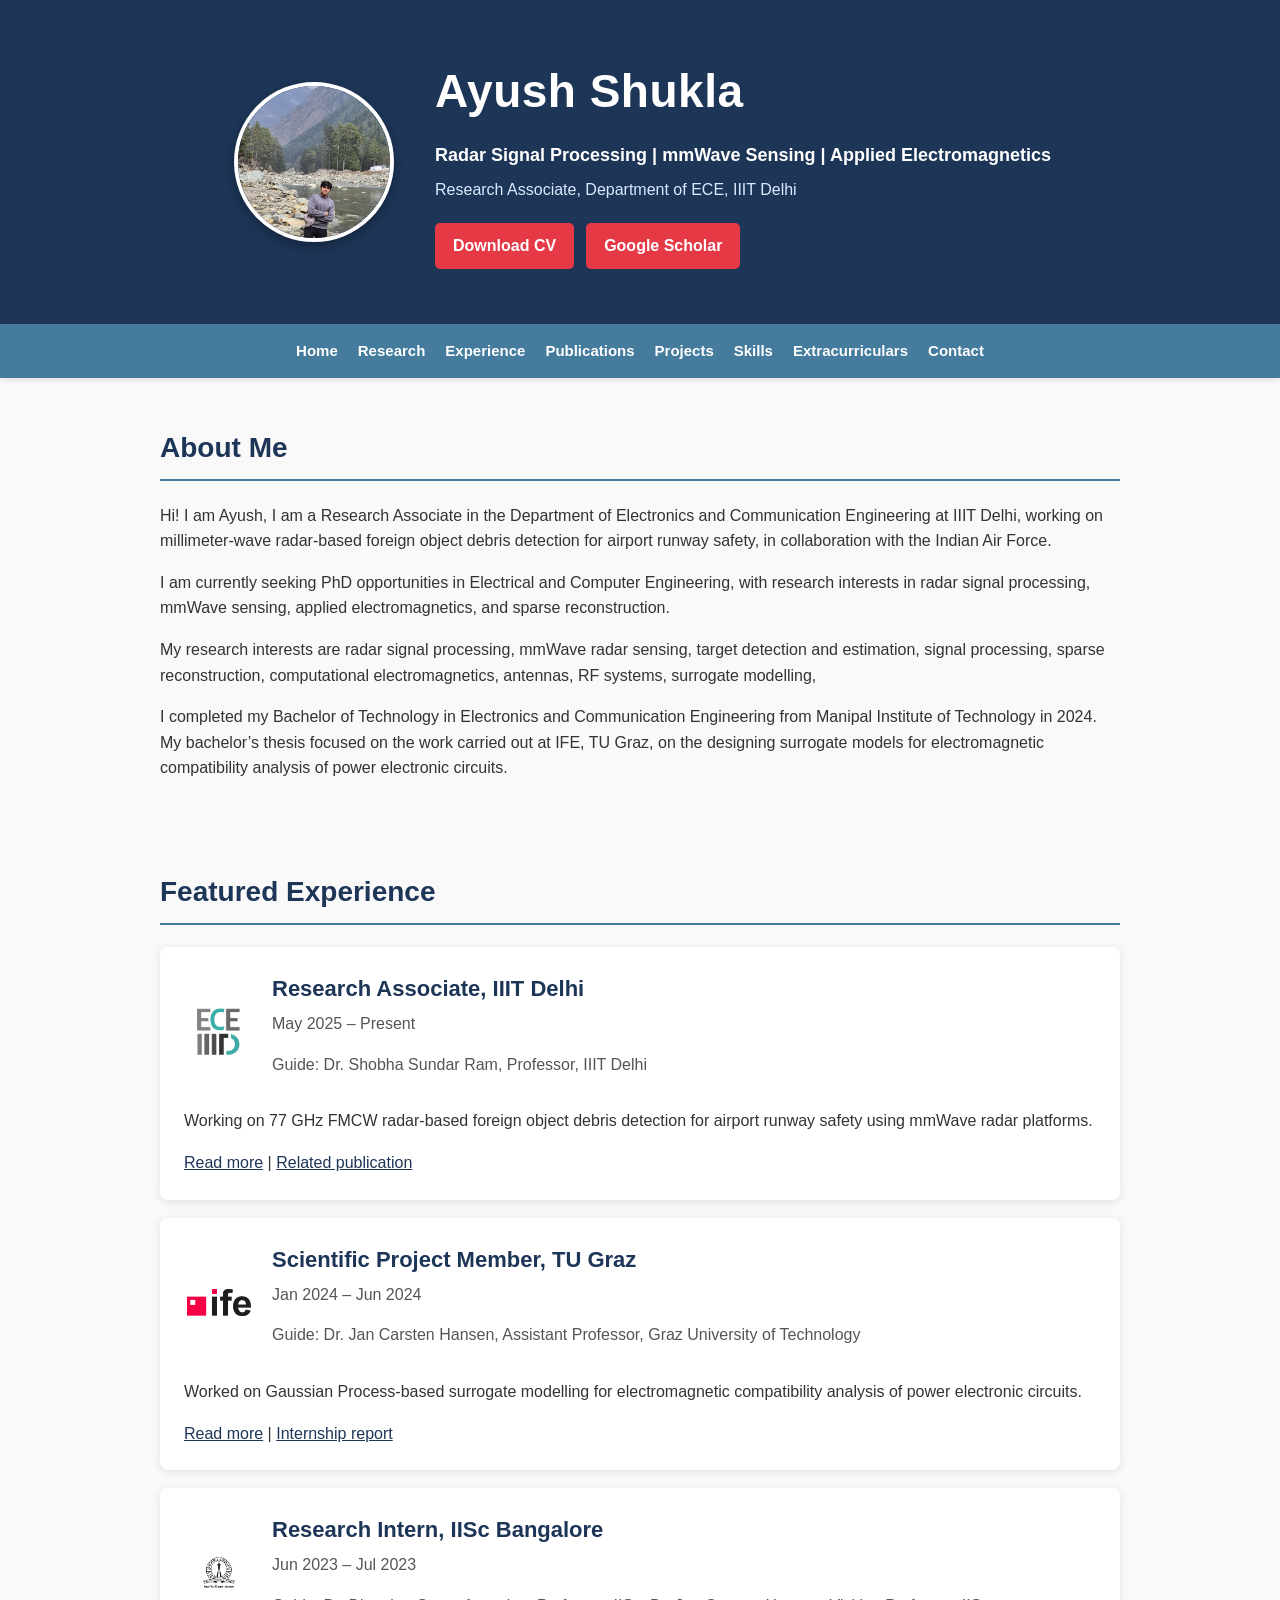
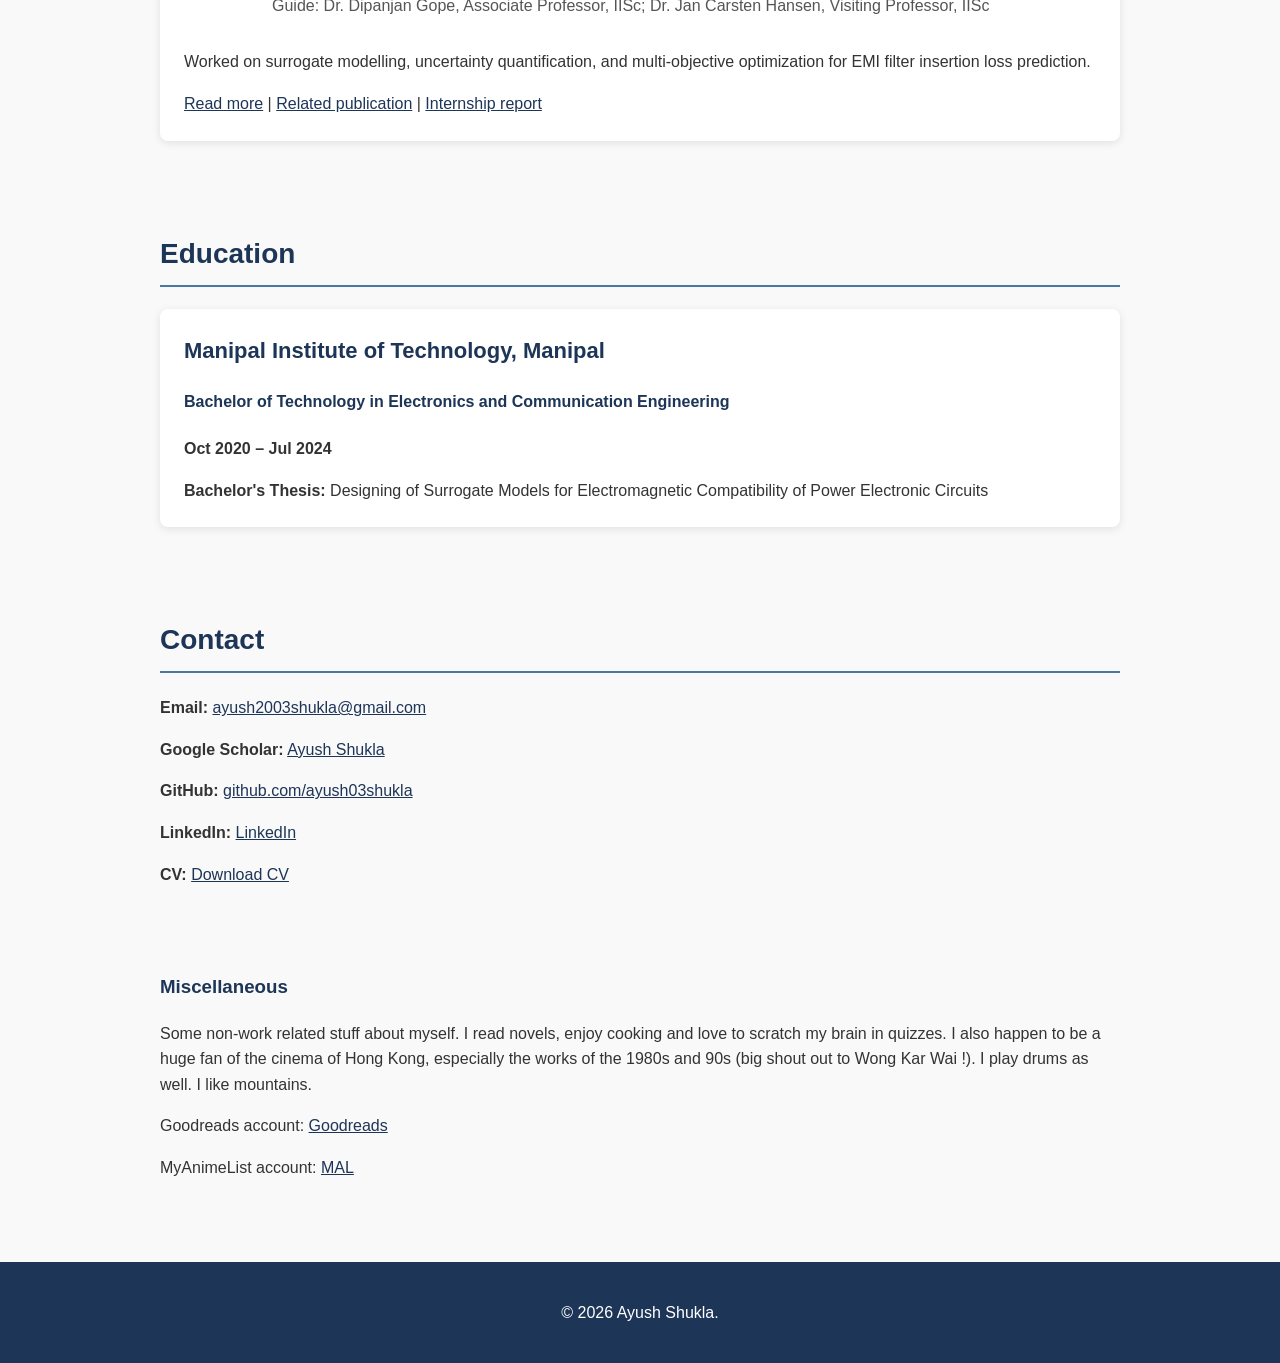
==== commit a9b5b490: "Update index.html" ====
--- a/index.html
+++ b/index.html
@@ -41,6 +41,7 @@
 
         <div class="header-buttons">
           <a href="Assets/CV_ShuklaAyush.pdf" target="_blank">Download CV</a>
+          <a href="https://scholar.google.com/citations?user=vXJbNUUAAAAJ&hl=en" target="_blank" class="top-btn scholar-btn"> Google Scholar </a>
          <!-- 
           <a href="research.html">Research</a>
           <a href="publication.html">Publications</a>
--- a/style.css
+++ b/style.css
@@ -645,3 +645,201 @@
   font-size: 18px;
   color: #fff;
 }
+/* ---------- Publication Buttons ---------- */
+
+.publication-buttons {
+  display: flex;
+  flex-wrap: wrap;
+  gap: 12px;
+  margin-top: 18px;
+}
+
+.pub-btn {
+  display: inline-block;
+  padding: 10px 16px;
+  border-radius: 5px;
+  text-decoration: none;
+  font-weight: bold;
+  font-size: 14px;
+}
+
+.primary-pub-btn {
+  background: #e63946;
+  color: #fff;
+}
+
+.primary-pub-btn:hover {
+  background: #d62839;
+}
+
+.secondary-pub-btn {
+  background: #1d3557;
+  color: #fff;
+}
+
+.secondary-pub-btn:hover {
+  background: #457b9d;
+}
+/* ---------- Publication Card Hover Effect ---------- */
+
+#radarconf2026,
+#edaps2023 {
+  transition: transform 0.2s ease, box-shadow 0.2s ease;
+  border-left: 4px solid #457b9d;
+}
+
+#radarconf2026:hover,
+#edaps2023:hover {
+  transform: translateY(-5px) scale(1.01);
+  box-shadow: 0 8px 18px rgba(0, 0, 0, 0.15);
+}
+/* ---------- Extracurricular Page: Compact Fun Layout ---------- */
+
+.extra-intro {
+  font-size: 16px;
+  max-width: 900px;
+}
+
+.extra-stats {
+  display: grid;
+  grid-template-columns: repeat(3, 1fr);
+  gap: 18px;
+  margin-top: 22px;
+}
+
+.extra-stats div {
+  background: #fff;
+  border-radius: 10px;
+  padding: 18px;
+  text-align: center;
+  box-shadow: 0 2px 8px rgba(0, 0, 0, 0.1);
+}
+
+.extra-stats strong {
+  display: block;
+  font-size: 28px;
+  color: #e63946;
+}
+
+.extra-stats span {
+  color: #1d3557;
+  font-weight: bold;
+}
+
+.extra-activity-card {
+  background: #fff;
+  padding: 22px;
+  margin-bottom: 28px;
+  border-radius: 12px;
+  box-shadow: 0 3px 12px rgba(0, 0, 0, 0.12);
+
+  display: grid;
+  grid-template-columns: 1.45fr 1fr;
+  gap: 24px;
+  align-items: center;
+
+  overflow: visible;
+}
+
+.extra-activity-text h3 {
+  margin-top: 10px;
+  margin-bottom: 10px;
+}
+
+.extra-media-grid {
+  display: grid;
+  grid-template-columns: repeat(2, 1fr);
+  gap: 14px;
+  overflow: visible;
+}
+
+.extra-media-grid.single-image {
+  grid-template-columns: 1fr;
+  max-width: 260px;
+  justify-self: center;
+}
+
+.extra-media-grid figure {
+  margin: 0;
+  text-align: center;
+  overflow: visible;
+}
+
+.extra-thumb {
+  width: 100%;
+  height: 145px;
+  object-fit: cover;
+  border-radius: 10px;
+  border: 2px solid #e5e7eb;
+  background: #f8fafc;
+  display: block;
+
+  transition: transform 0.25s ease, box-shadow 0.25s ease;
+  position: relative;
+  z-index: 1;
+  cursor: pointer;
+}
+
+.extra-thumb:hover {
+  transform: scale(1.75);
+  z-index: 50;
+  box-shadow: 0 12px 28px rgba(0, 0, 0, 0.3);
+}
+
+.certificate-thumb,
+.logo-thumb {
+  object-fit: contain;
+  background: #fff;
+}
+
+.extra-media-grid figcaption {
+  margin-top: 6px;
+  font-size: 12px;
+  color: #555;
+  font-weight: bold;
+}
+
+.badge-row {
+  display: flex;
+  flex-wrap: wrap;
+  gap: 8px;
+}
+
+.extra-badge {
+  display: inline-block;
+  background: #eaf4fb;
+  color: #1d3557;
+  border: 1px solid #bcd7ea;
+  border-radius: 999px;
+  padding: 5px 10px;
+  font-size: 13px;
+  font-weight: bold;
+}
+
+/* ---------- Mobile ---------- */
+
+@media (max-width: 700px) {
+  .extra-stats {
+    grid-template-columns: 1fr;
+  }
+
+  .extra-activity-card {
+    grid-template-columns: 1fr;
+  }
+
+  .extra-media-grid {
+    grid-template-columns: repeat(2, 1fr);
+  }
+
+  .extra-media-grid.single-image {
+    max-width: 220px;
+  }
+
+  .extra-thumb {
+    height: 120px;
+  }
+
+  .extra-thumb:hover {
+    transform: scale(1.15);
+  }
+}
